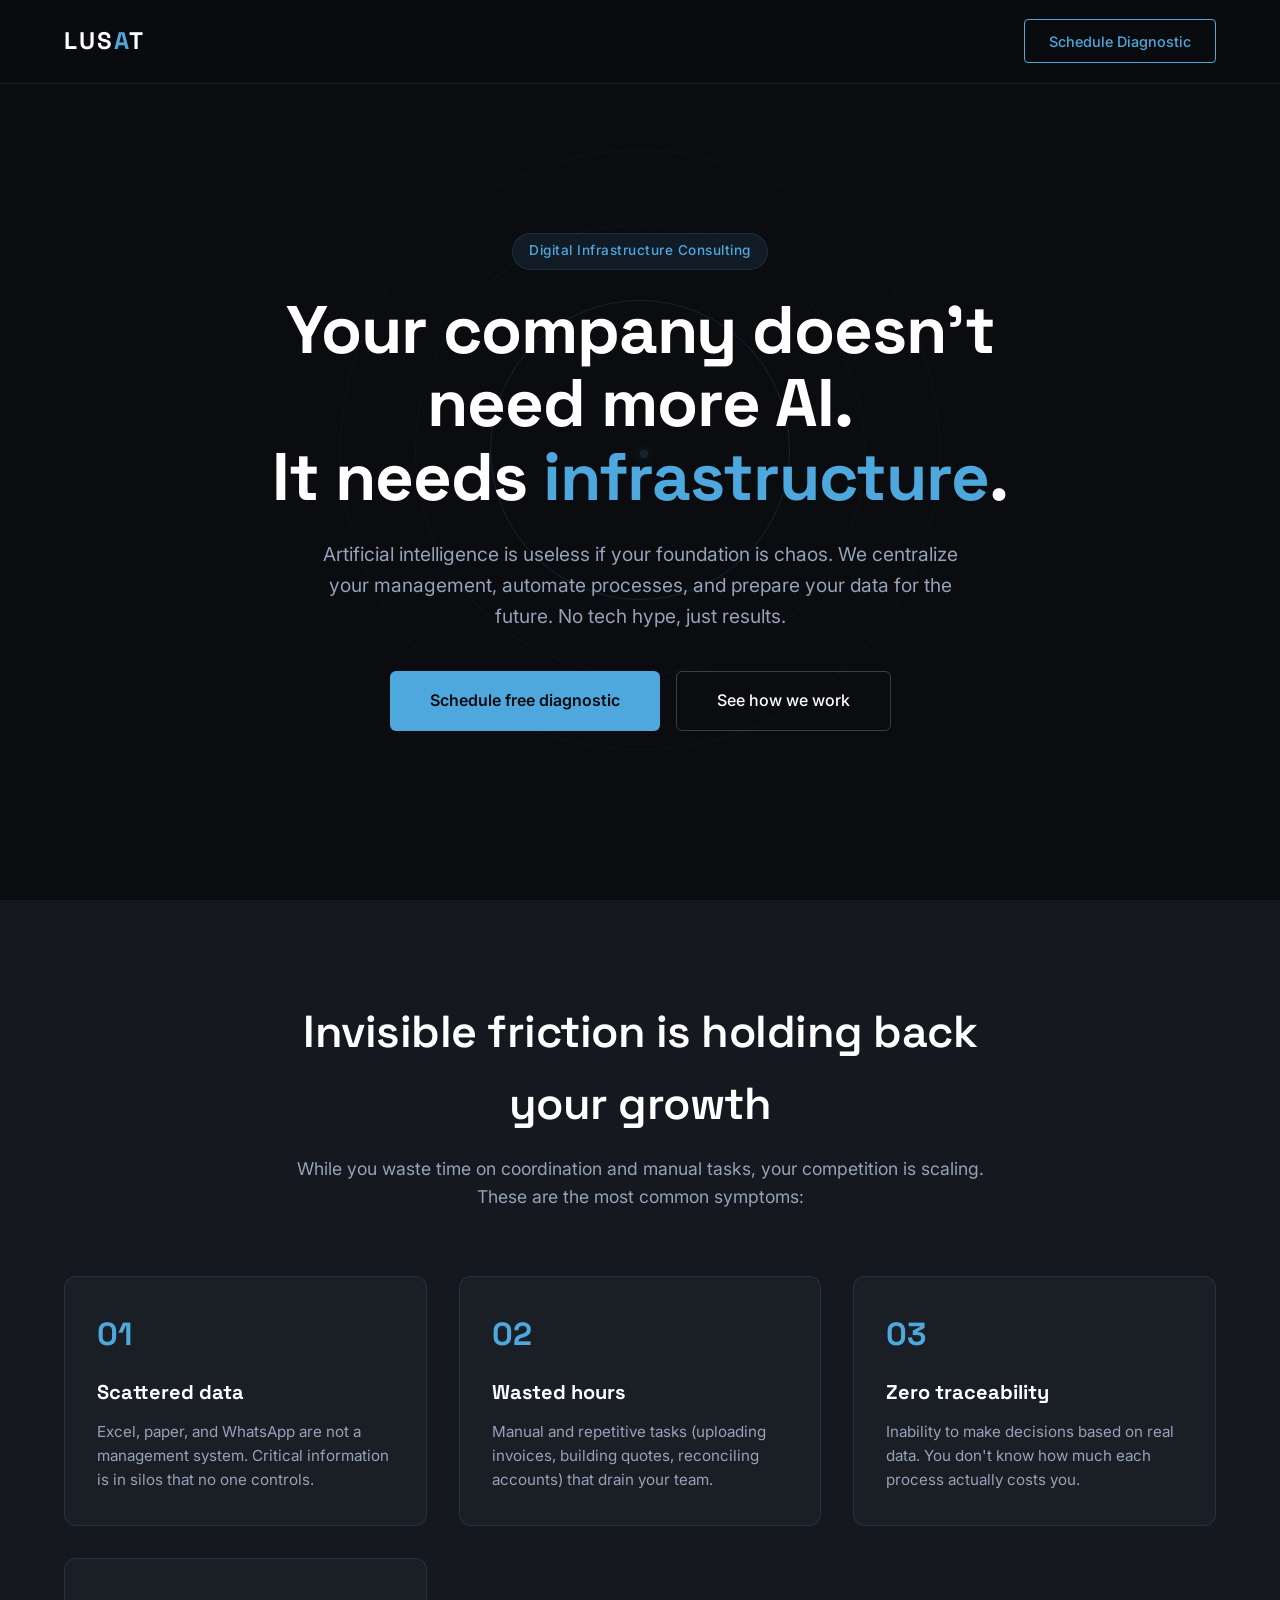
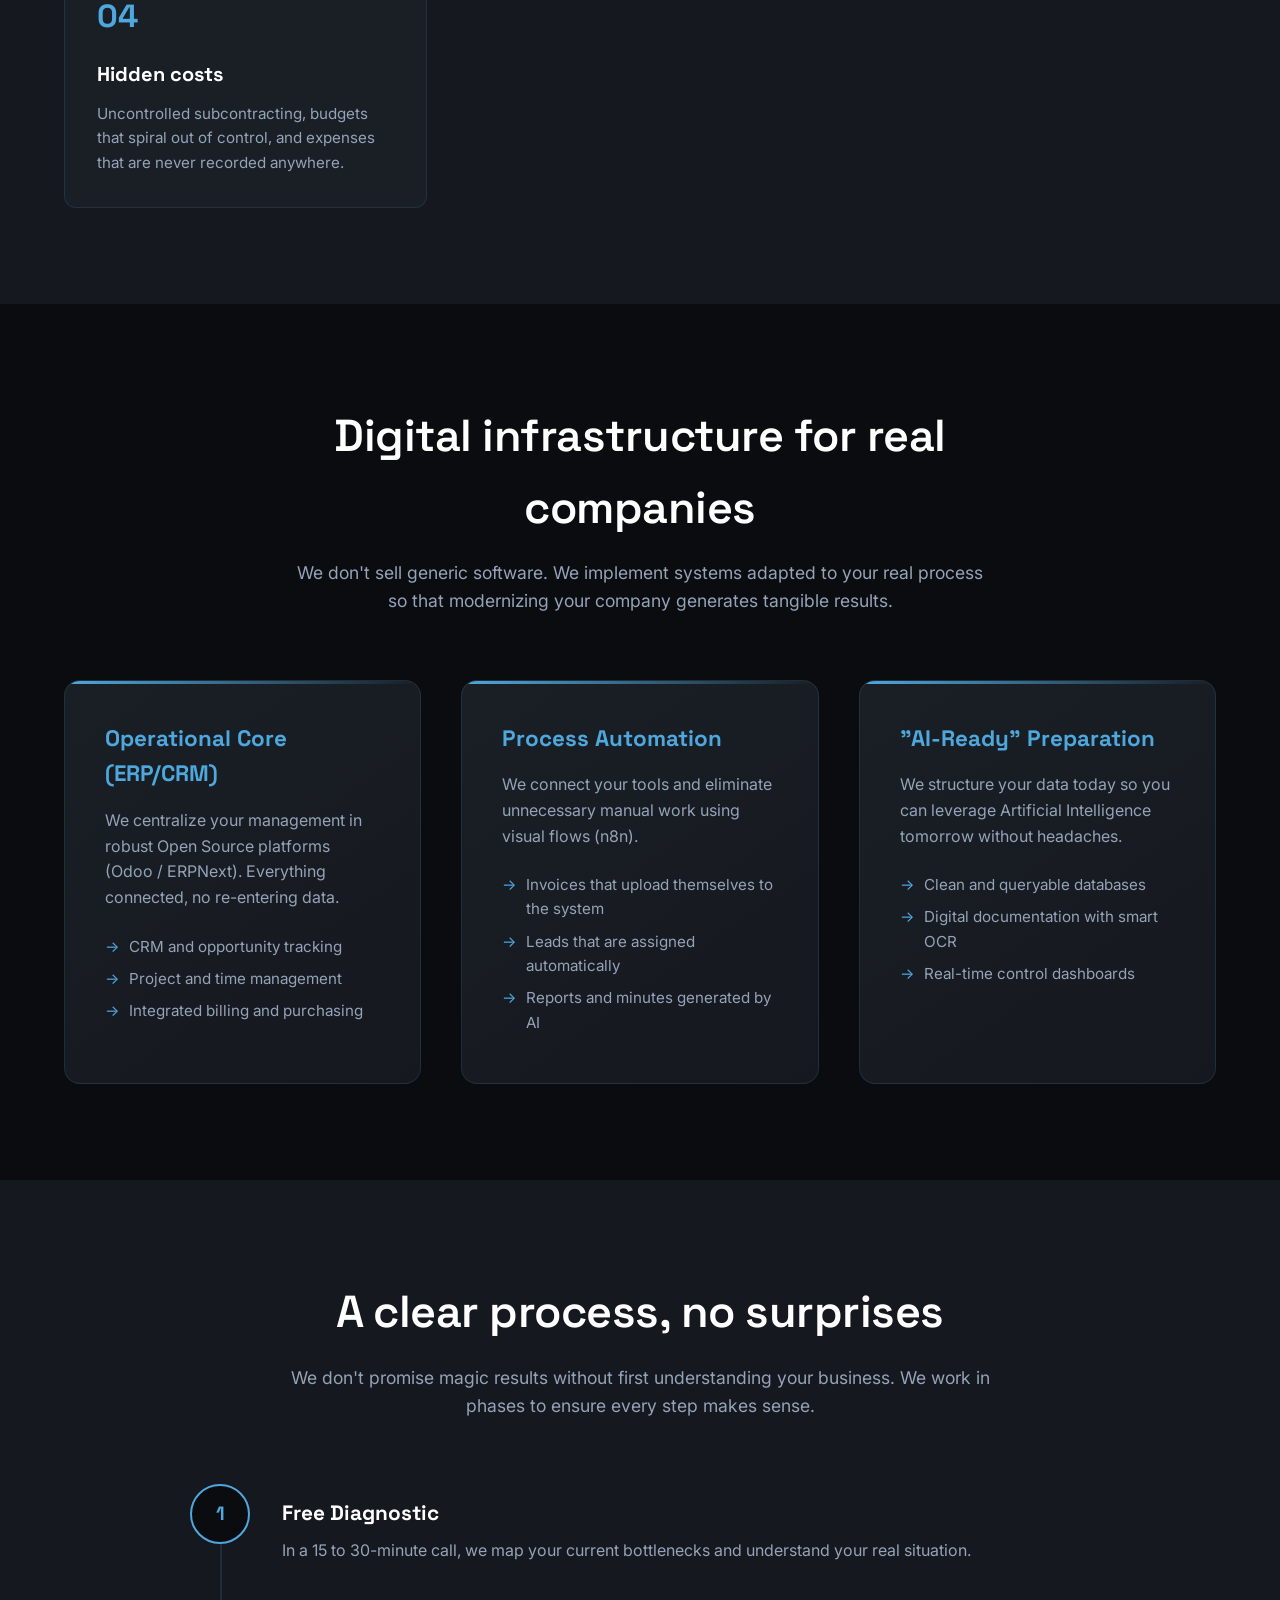
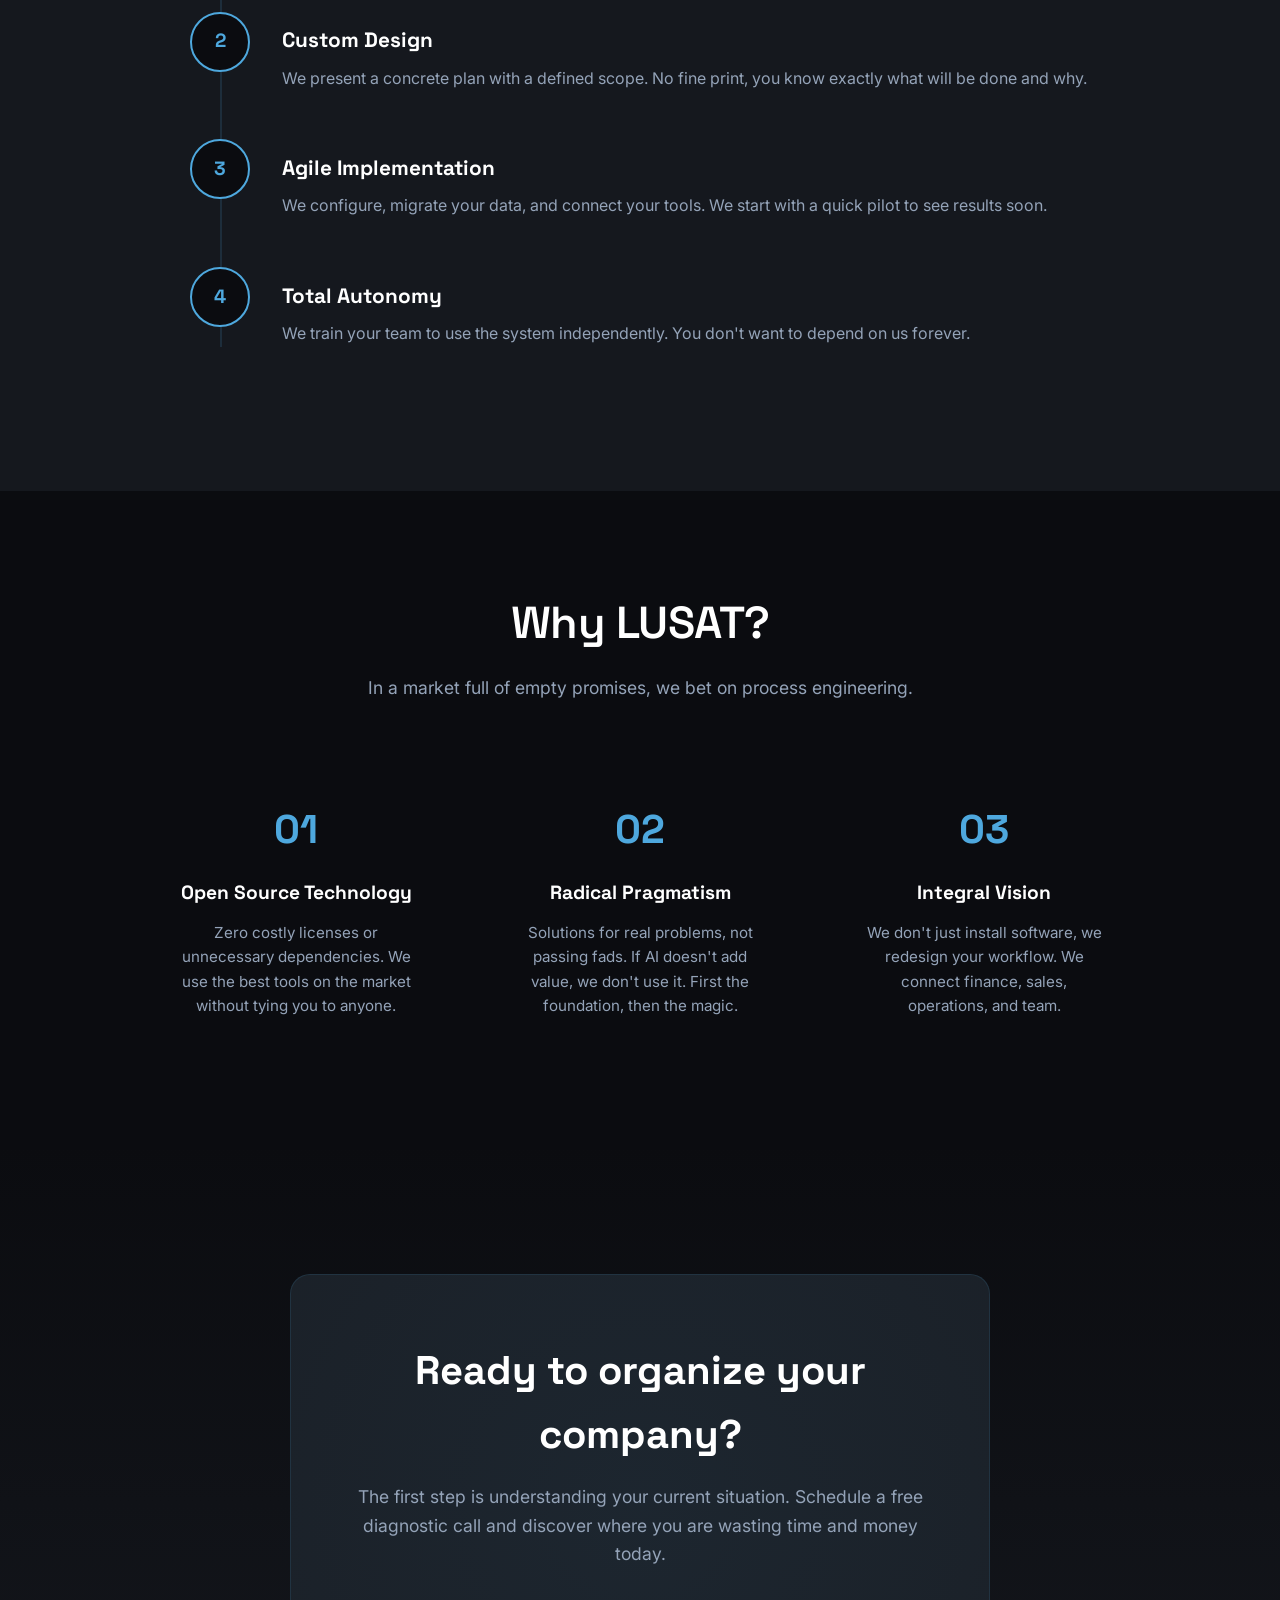
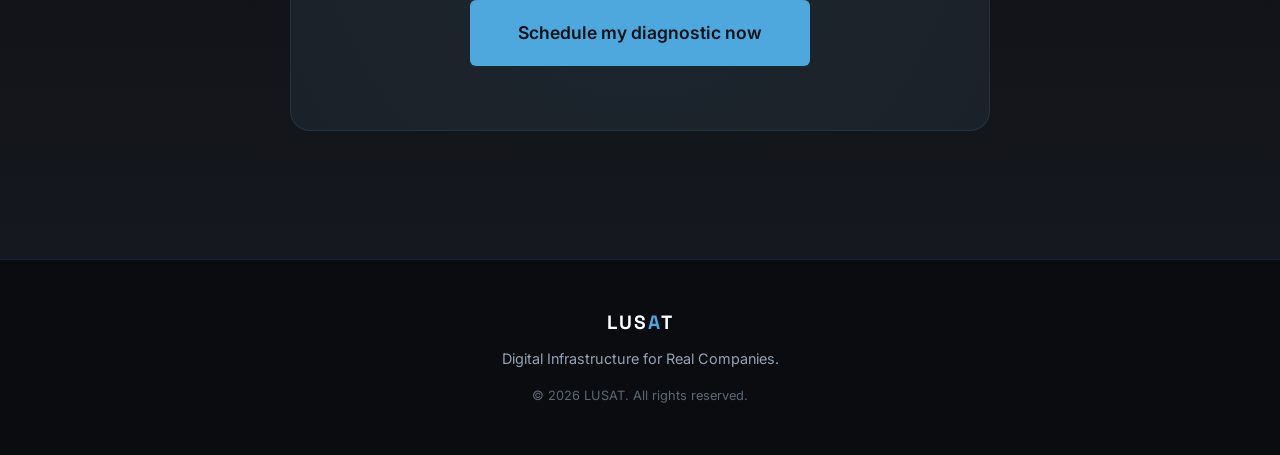
==== index_en.html @ a5864cd2 "first" ====
<!DOCTYPE html>
<html lang="en">
<head>
    <meta charset="UTF-8">
    <meta name="viewport" content="width=device-width, initial-scale=1.0">
    <title>LUSAT | Digital Infrastructure for Real Companies</title>
    <link rel="preconnect" href="https://fonts.googleapis.com">
    <link rel="preconnect" href="https://fonts.gstatic.com" crossorigin>
    <link href="https://fonts.googleapis.com/css2?family=Inter:wght@300;400;500;600&family=Space+Grotesk:wght@400;500;600;700&display=swap" rel="stylesheet">
    <style>
        :root {
            --bg-primary: #0B0C10;
            --bg-secondary: #15181E;
            --bg-card: #1A1F26;
            --accent-celeste: #4EA8DE;
            --accent-celeste-light: #75AADB;
            --text-primary: #FFFFFF;
            --text-secondary: #94A3B8;
            --border-color: rgba(78, 168, 222, 0.15);
            --font-heading: 'Space Grotesk', sans-serif;
            --font-body: 'Inter', sans-serif;
        }

        * {
            margin: 0;
            padding: 0;
            box-sizing: border-box;
        }

        html {
            scroll-behavior: smooth;
        }

        body {
            font-family: var(--font-body);
            background-color: var(--bg-primary);
            color: var(--text-primary);
            line-height: 1.6;
            overflow-x: hidden;
        }

        /* --- NAVBAR --- */
        header {
            position: fixed;
            top: 0;
            width: 100%;
            padding: 1.2rem 5%;
            display: flex;
            justify-content: space-between;
            align-items: center;
            background: rgba(11, 12, 16, 0.85);
            backdrop-filter: blur(10px);
            z-index: 1000;
            border-bottom: 1px solid var(--border-color);
        }

        .logo-container {
            display: flex;
            align-items: center;
            gap: 0.75rem;
        }

        .logo-text {
            font-family: var(--font-heading);
            font-size: 1.5rem;
            font-weight: 700;
            letter-spacing: 2px;
            color: var(--text-primary);
        }

        .logo-text span {
            color: var(--accent-celeste);
        }

        .nav-btn {
            padding: 0.6rem 1.5rem;
            background: transparent;
            border: 1px solid var(--accent-celeste);
            color: var(--accent-celeste);
            font-family: var(--font-body);
            font-weight: 500;
            font-size: 0.9rem;
            border-radius: 4px;
            cursor: pointer;
            transition: all 0.3s ease;
            text-decoration: none;
        }

        .nav-btn:hover {
            background: var(--accent-celeste);
            color: var(--bg-primary);
            box-shadow: 0 0 15px rgba(78, 168, 222, 0.4);
        }

        /* --- HERO SECTION --- */
        .hero {
            min-height: 100vh;
            display: flex;
            align-items: center;
            justify-content: center;
            padding: 8rem 5% 4rem;
            position: relative;
            overflow: hidden;
        }

        /* Orbit Animation Background */
        .orbit-bg {
            position: absolute;
            top: 50%;
            left: 50%;
            transform: translate(-50%, -50%);
            width: 600px;
            height: 600px;
            opacity: 0.15;
            pointer-events: none;
        }

        .orbit-ring {
            position: absolute;
            top: 50%;
            left: 50%;
            border: 1px solid var(--accent-celeste);
            border-radius: 50%;
            transform: translate(-50%, -50%);
        }

        .orbit-ring-1 { width: 300px; height: 300px; }
        .orbit-ring-2 { width: 450px; height: 450px; border-style: dashed; opacity: 0.5; }
        .orbit-ring-3 { width: 600px; height: 600px; opacity: 0.3; }

        .satellite {
            position: absolute;
            width: 8px;
            height: 8px;
            background: var(--accent-celeste);
            border-radius: 50%;
            box-shadow: 0 0 10px var(--accent-celeste);
            top: 50%;
            left: 50%;
            transform-origin: 0 0;
            animation: orbit 15s linear infinite;
        }

        .satellite-2 {
            animation: orbit2 25s linear infinite;
            width: 5px;
            height: 5px;
            opacity: 0.7;
        }

        @keyframes orbit {
            0% { transform: rotate(0deg) translateX(150px) rotate(0deg); }
            100% { transform: rotate(360deg) translateX(150px) rotate(-360deg); }
        }

        @keyframes orbit2 {
            0% { transform: rotate(45deg) translateX(225px) rotate(-45deg); }
            100% { transform: rotate(405deg) translateX(225px) rotate(-405deg); }
        }

        .hero-content {
            max-width: 850px;
            text-align: center;
            position: relative;
            z-index: 2;
        }

        .hero-tag {
            display: inline-block;
            padding: 0.4rem 1rem;
            background: rgba(78, 168, 222, 0.1);
            border: 1px solid var(--border-color);
            border-radius: 20px;
            font-size: 0.85rem;
            color: var(--accent-celeste);
            margin-bottom: 1.5rem;
            font-weight: 500;
            letter-spacing: 0.5px;
        }

        .hero h1 {
            font-family: var(--font-heading);
            font-size: clamp(2.5rem, 6vw, 4.2rem);
            font-weight: 700;
            line-height: 1.1;
            margin-bottom: 1.5rem;
            letter-spacing: -1px;
        }

        .hero h1 .highlight {
            color: var(--accent-celeste);
            position: relative;
        }

        .hero p {
            font-size: 1.2rem;
            color: var(--text-secondary);
            margin-bottom: 2.5rem;
            max-width: 650px;
            margin-left: auto;
            margin-right: auto;
        }

        .cta-group {
            display: flex;
            gap: 1rem;
            justify-content: center;
            flex-wrap: wrap;
        }

        .btn-primary {
            padding: 1rem 2.5rem;
            background: var(--accent-celeste);
            color: var(--bg-primary);
            font-family: var(--font-body);
            font-weight: 600;
            font-size: 1rem;
            border: none;
            border-radius: 6px;
            cursor: pointer;
            transition: all 0.3s ease;
            text-decoration: none;
            display: inline-flex;
            align-items: center;
            gap: 0.5rem;
        }

        .btn-primary:hover {
            transform: translateY(-2px);
            box-shadow: 0 10px 25px rgba(78, 168, 222, 0.3);
        }

        .btn-secondary {
            padding: 1rem 2.5rem;
            background: transparent;
            color: var(--text-primary);
            font-family: var(--font-body);
            font-weight: 500;
            font-size: 1rem;
            border: 1px solid rgba(255,255,255,0.2);
            border-radius: 6px;
            cursor: pointer;
            transition: all 0.3s ease;
            text-decoration: none;
        }

        .btn-secondary:hover {
            border-color: var(--accent-celeste);
            color: var(--accent-celeste);
        }

        /* --- SECTIONS GENERAL --- */
        section {
            padding: 6rem 5%;
        }

        .section-header {
            text-align: center;
            max-width: 700px;
            margin: 0 auto 4rem;
        }

        .section-header h2 {
            font-family: var(--font-heading);
            font-size: clamp(2rem, 4vw, 2.8rem);
            font-weight: 600;
            margin-bottom: 1rem;
            letter-spacing: -0.5px;
        }

        .section-header p {
            color: var(--text-secondary);
            font-size: 1.1rem;
        }

        /* --- PROBLEM SECTION --- */
        .problem {
            background: var(--bg-secondary);
        }

        .problem-grid {
            display: grid;
            grid-template-columns: repeat(auto-fit, minmax(280px, 1fr));
            gap: 2rem;
            max-width: 1200px;
            margin: 0 auto;
        }

        .problem-card {
            padding: 2rem;
            background: var(--bg-card);
            border: 1px solid var(--border-color);
            border-radius: 12px;
            transition: transform 0.3s ease, border-color 0.3s ease;
        }

        .problem-card:hover {
            transform: translateY(-5px);
            border-color: var(--accent-celeste);
        }

        .problem-icon {
            font-size: 2rem;
            margin-bottom: 1rem;
            font-family: var(--font-heading);
            color: var(--accent-celeste);
            font-weight: 700;
        }

        .problem-card h3 {
            font-family: var(--font-heading);
            font-size: 1.25rem;
            margin-bottom: 0.75rem;
            color: var(--text-primary);
        }

        .problem-card p {
            color: var(--text-secondary);
            font-size: 0.95rem;
        }

        /* --- SOLUTION SECTION --- */
        .solution-grid {
            display: grid;
            grid-template-columns: repeat(auto-fit, minmax(320px, 1fr));
            gap: 2.5rem;
            max-width: 1200px;
            margin: 0 auto;
        }

        .solution-card {
            padding: 2.5rem;
            background: linear-gradient(145deg, var(--bg-card), var(--bg-secondary));
            border: 1px solid var(--border-color);
            border-radius: 16px;
            position: relative;
            overflow: hidden;
        }

        .solution-card::before {
            content: '';
            position: absolute;
            top: 0;
            left: 0;
            width: 100%;
            height: 3px;
            background: linear-gradient(90deg, var(--accent-celeste), transparent);
        }

        .solution-card h3 {
            font-family: var(--font-heading);
            font-size: 1.4rem;
            margin-bottom: 1rem;
            color: var(--accent-celeste);
        }

        .solution-card p {
            color: var(--text-secondary);
            margin-bottom: 1.5rem;
        }

        .solution-card ul {
            list-style: none;
        }

        .solution-card ul li {
            color: var(--text-secondary);
            font-size: 0.95rem;
            margin-bottom: 0.5rem;
            padding-left: 1.5rem;
            position: relative;
        }

        .solution-card ul li::before {
            content: '→';
            position: absolute;
            left: 0;
            color: var(--accent-celeste);
        }

        /* --- METHODOLOGY SECTION --- */
        .methodology {
            background: var(--bg-secondary);
        }

        .steps-container {
            max-width: 900px;
            margin: 0 auto;
            position: relative;
        }

        .steps-container::before {
            content: '';
            position: absolute;
            left: 30px;
            top: 0;
            bottom: 0;
            width: 2px;
            background: var(--border-color);
        }

        .step {
            display: flex;
            gap: 2rem;
            margin-bottom: 3rem;
            position: relative;
        }

        .step-number {
            width: 60px;
            height: 60px;
            min-width: 60px;
            background: var(--bg-primary);
            border: 2px solid var(--accent-celeste);
            border-radius: 50%;
            display: flex;
            align-items: center;
            justify-content: center;
            font-family: var(--font-heading);
            font-size: 1.2rem;
            font-weight: 700;
            color: var(--accent-celeste);
            z-index: 2;
        }

        .step-content h3 {
            font-family: var(--font-heading);
            font-size: 1.3rem;
            margin-bottom: 0.5rem;
            margin-top: 0.8rem;
        }

        .step-content p {
            color: var(--text-secondary);
        }

        /* --- WHY US SECTION --- */
        .why-us-grid {
            display: grid;
            grid-template-columns: repeat(auto-fit, minmax(250px, 1fr));
            gap: 2rem;
            max-width: 1000px;
            margin: 0 auto;
        }

        .why-card {
            text-align: center;
            padding: 2rem;
        }

        .why-card .icon {
            font-size: 2.5rem;
            margin-bottom: 1rem;
            font-family: var(--font-heading);
            color: var(--accent-celeste);
            font-weight: 700;
        }

        .why-card h3 {
            font-family: var(--font-heading);
            font-size: 1.2rem;
            margin-bottom: 0.75rem;
        }

        .why-card p {
            color: var(--text-secondary);
            font-size: 0.95rem;
        }

        /* --- FINAL CTA --- */
        .final-cta {
            background: linear-gradient(180deg, var(--bg-primary), var(--bg-secondary));
            text-align: center;
            padding: 8rem 5%;
            position: relative;
        }

        .final-cta-box {
            max-width: 700px;
            margin: 0 auto;
            padding: 4rem 3rem;
            background: var(--bg-card);
            border: 1px solid var(--border-color);
            border-radius: 20px;
            position: relative;
            overflow: hidden;
        }

        .final-cta-box::before {
            content: '';
            position: absolute;
            top: -50%;
            left: -50%;
            width: 200%;
            height: 200%;
            background: radial-gradient(circle, rgba(78, 168, 222, 0.05) 0%, transparent 70%);
            pointer-events: none;
        }

        .final-cta h2 {
            font-family: var(--font-heading);
            font-size: clamp(1.8rem, 4vw, 2.5rem);
            margin-bottom: 1rem;
            position: relative;
        }

        .final-cta p {
            color: var(--text-secondary);
            margin-bottom: 2rem;
            font-size: 1.1rem;
            position: relative;
        }

        /* --- FOOTER --- */
        footer {
            padding: 3rem 5%;
            border-top: 1px solid var(--border-color);
            text-align: center;
            color: var(--text-secondary);
            font-size: 0.9rem;
        }

        footer .logo-text {
            font-size: 1.2rem;
            margin-bottom: 0.5rem;
            display: block;
        }

        /* --- RESPONSIVE --- */
        @media (max-width: 768px) {
            header {
                padding: 1rem 5%;
            }
            .nav-btn {
                padding: 0.5rem 1rem;
                font-size: 0.8rem;
            }
            .hero {
                padding: 7rem 5% 3rem;
            }
            .orbit-bg {
                width: 350px;
                height: 350px;
            }
            .orbit-ring-1 { width: 150px; height: 150px; }
            .orbit-ring-2 { width: 250px; height: 250px; }
            .orbit-ring-3 { width: 350px; height: 350px; }
            @keyframes orbit {
                0% { transform: rotate(0deg) translateX(75px) rotate(0deg); }
                100% { transform: rotate(360deg) translateX(75px) rotate(-360deg); }
            }
            @keyframes orbit2 {
                0% { transform: rotate(45deg) translateX(125px) rotate(-45deg); }
                100% { transform: rotate(405deg) translateX(125px) rotate(-405deg); }
            }
            .steps-container::before {
                left: 20px;
            }
            .step-number {
                width: 40px;
                height: 40px;
                min-width: 40px;
                font-size: 1rem;
            }
            .step {
                gap: 1.5rem;
            }
            .final-cta-box {
                padding: 3rem 1.5rem;
            }
        }
    </style>
</head>
<body>

    <!-- HEADER -->
    <header>
        <div class="logo-container">
            <div class="logo-text">LUS<span>A</span>T</div>
        </div>
        <a href="#contacto" class="nav-btn">Schedule Diagnostic</a>
    </header>

    <!-- HERO -->
    <section class="hero">
        <!-- Orbit Animation -->
        <div class="orbit-bg">
            <div class="orbit-ring orbit-ring-1"></div>
            <div class="orbit-ring orbit-ring-2"></div>
            <div class="orbit-ring orbit-ring-3"></div>
            <div class="satellite"></div>
            <div class="satellite satellite-2"></div>
        </div>

        <div class="hero-content">
            <span class="hero-tag">Digital Infrastructure Consulting</span>
            <h1>Your company doesn't need more AI.<br>It needs <span class="highlight">infrastructure</span>.</h1>
            <p>Artificial intelligence is useless if your foundation is chaos. We centralize your management, automate processes, and prepare your data for the future. No tech hype, just results.</p>
            <div class="cta-group">
                <a href="#contacto" class="btn-primary">Schedule free diagnostic</a>
                <a href="#solucion" class="btn-secondary">See how we work</a>
            </div>
        </div>
    </section>

    <!-- PROBLEM -->
    <section class="problem" id="problema">
        <div class="section-header">
            <h2>Invisible friction is holding back your growth</h2>
            <p>While you waste time on coordination and manual tasks, your competition is scaling. These are the most common symptoms:</p>
        </div>
        <div class="problem-grid">
            <div class="problem-card">
                <div class="problem-icon">01</div>
                <h3>Scattered data</h3>
                <p>Excel, paper, and WhatsApp are not a management system. Critical information is in silos that no one controls.</p>
            </div>
            <div class="problem-card">
                <div class="problem-icon">02</div>
                <h3>Wasted hours</h3>
                <p>Manual and repetitive tasks (uploading invoices, building quotes, reconciling accounts) that drain your team.</p>
            </div>
            <div class="problem-card">
                <div class="problem-icon">03</div>
                <h3>Zero traceability</h3>
                <p>Inability to make decisions based on real data. You don't know how much each process actually costs you.</p>
            </div>
            <div class="problem-card">
                <div class="problem-icon">04</div>
                <h3>Hidden costs</h3>
                <p>Uncontrolled subcontracting, budgets that spiral out of control, and expenses that are never recorded anywhere.</p>
            </div>
        </div>
    </section>

    <!-- SOLUTION -->
    <section id="solucion">
        <div class="section-header">
            <h2>Digital infrastructure for real companies</h2>
            <p>We don't sell generic software. We implement systems adapted to your real process so that modernizing your company generates tangible results.</p>
        </div>
        <div class="solution-grid">
            <div class="solution-card">
                <h3>Operational Core (ERP/CRM)</h3>
                <p>We centralize your management in robust Open Source platforms (Odoo / ERPNext). Everything connected, no re-entering data.</p>
                <ul>
                    <li>CRM and opportunity tracking</li>
                    <li>Project and time management</li>
                    <li>Integrated billing and purchasing</li>
                </ul>
            </div>
            <div class="solution-card">
                <h3>Process Automation</h3>
                <p>We connect your tools and eliminate unnecessary manual work using visual flows (n8n).</p>
                <ul>
                    <li>Invoices that upload themselves to the system</li>
                    <li>Leads that are assigned automatically</li>
                    <li>Reports and minutes generated by AI</li>
                </ul>
            </div>
            <div class="solution-card">
                <h3>"AI-Ready" Preparation</h3>
                <p>We structure your data today so you can leverage Artificial Intelligence tomorrow without headaches.</p>
                <ul>
                    <li>Clean and queryable databases</li>
                    <li>Digital documentation with smart OCR</li>
                    <li>Real-time control dashboards</li>
                </ul>
            </div>
        </div>
    </section>

    <!-- METHODOLOGY -->
    <section class="methodology" id="metodologia">
        <div class="section-header">
            <h2>A clear process, no surprises</h2>
            <p>We don't promise magic results without first understanding your business. We work in phases to ensure every step makes sense.</p>
        </div>
        <div class="steps-container">
            <div class="step">
                <div class="step-number">1</div>
                <div class="step-content">
                    <h3>Free Diagnostic</h3>
                    <p>In a 15 to 30-minute call, we map your current bottlenecks and understand your real situation.</p>
                </div>
            </div>
            <div class="step">
                <div class="step-number">2</div>
                <div class="step-content">
                    <h3>Custom Design</h3>
                    <p>We present a concrete plan with a defined scope. No fine print, you know exactly what will be done and why.</p>
                </div>
            </div>
            <div class="step">
                <div class="step-number">3</div>
                <div class="step-content">
                    <h3>Agile Implementation</h3>
                    <p>We configure, migrate your data, and connect your tools. We start with a quick pilot to see results soon.</p>
                </div>
            </div>
            <div class="step">
                <div class="step-number">4</div>
                <div class="step-content">
                    <h3>Total Autonomy</h3>
                    <p>We train your team to use the system independently. You don't want to depend on us forever.</p>
                </div>
            </div>
        </div>
    </section>

    <!-- WHY US -->
    <section id="nosotros">
        <div class="section-header">
            <h2>Why LUSAT?</h2>
            <p>In a market full of empty promises, we bet on process engineering.</p>
        </div>
        <div class="why-us-grid">
            <div class="why-card">
                <div class="icon">01</div>
                <h3>Open Source Technology</h3>
                <p>Zero costly licenses or unnecessary dependencies. We use the best tools on the market without tying you to anyone.</p>
            </div>
            <div class="why-card">
                <div class="icon">02</div>
                <h3>Radical Pragmatism</h3>
                <p>Solutions for real problems, not passing fads. If AI doesn't add value, we don't use it. First the foundation, then the magic.</p>
            </div>
            <div class="why-card">
                <div class="icon">03</div>
                <h3>Integral Vision</h3>
                <p>We don't just install software, we redesign your workflow. We connect finance, sales, operations, and team.</p>
            </div>
        </div>
    </section>

    <!-- FINAL CTA -->
    <section class="final-cta" id="contacto">
        <div class="final-cta-box">
            <h2>Ready to organize your company?</h2>
            <p>The first step is understanding your current situation. Schedule a free diagnostic call and discover where you are wasting time and money today.</p>
            <a href="#" class="btn-primary" style="font-size: 1.1rem; padding: 1.2rem 3rem;">
                Schedule my diagnostic now
            </a>
        </div>
    </section>

    <!-- FOOTER -->
    <footer>
        <div class="logo-text">LUS<span style="color: var(--accent-celeste);">A</span>T</div>
        <p>Digital Infrastructure for Real Companies.</p>
        <p style="margin-top: 1rem; font-size: 0.8rem; opacity: 0.6;">© 2026 LUSAT. All rights reserved.</p>
    </footer>

</body>
</html>
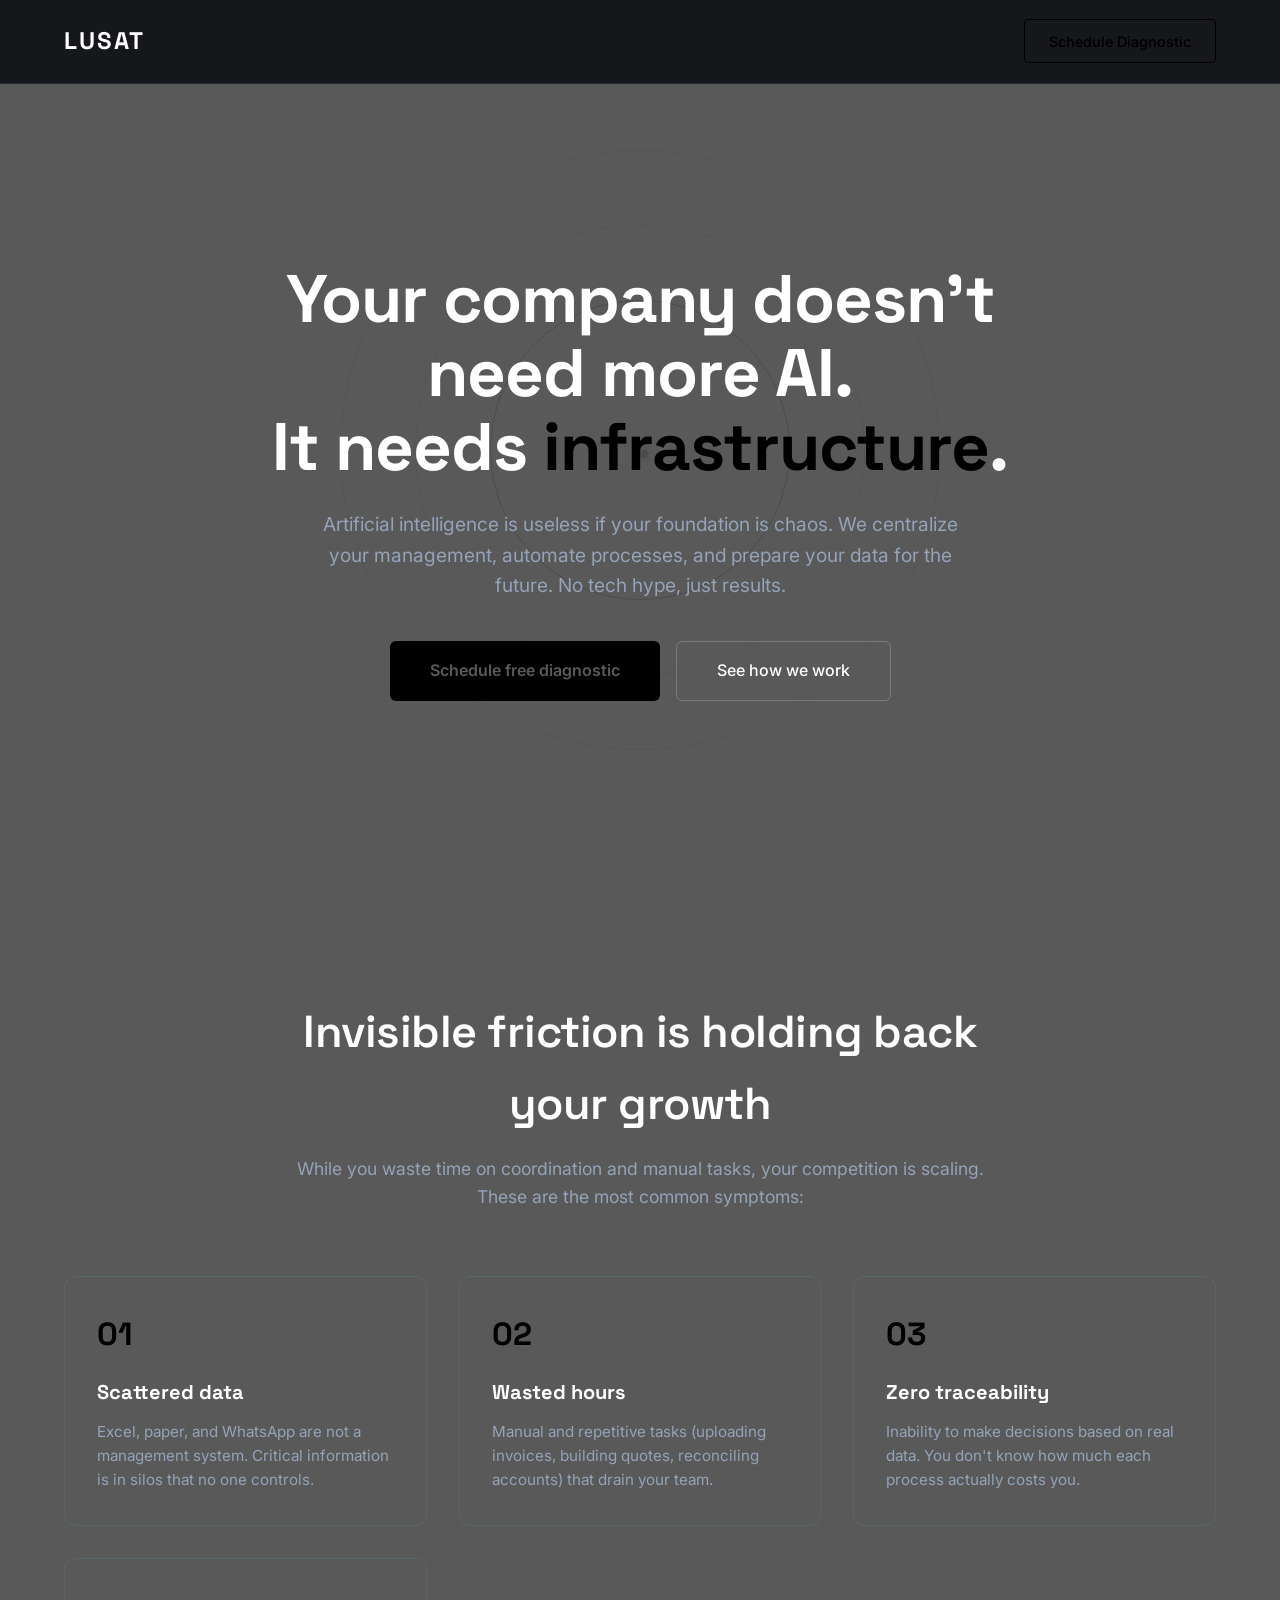
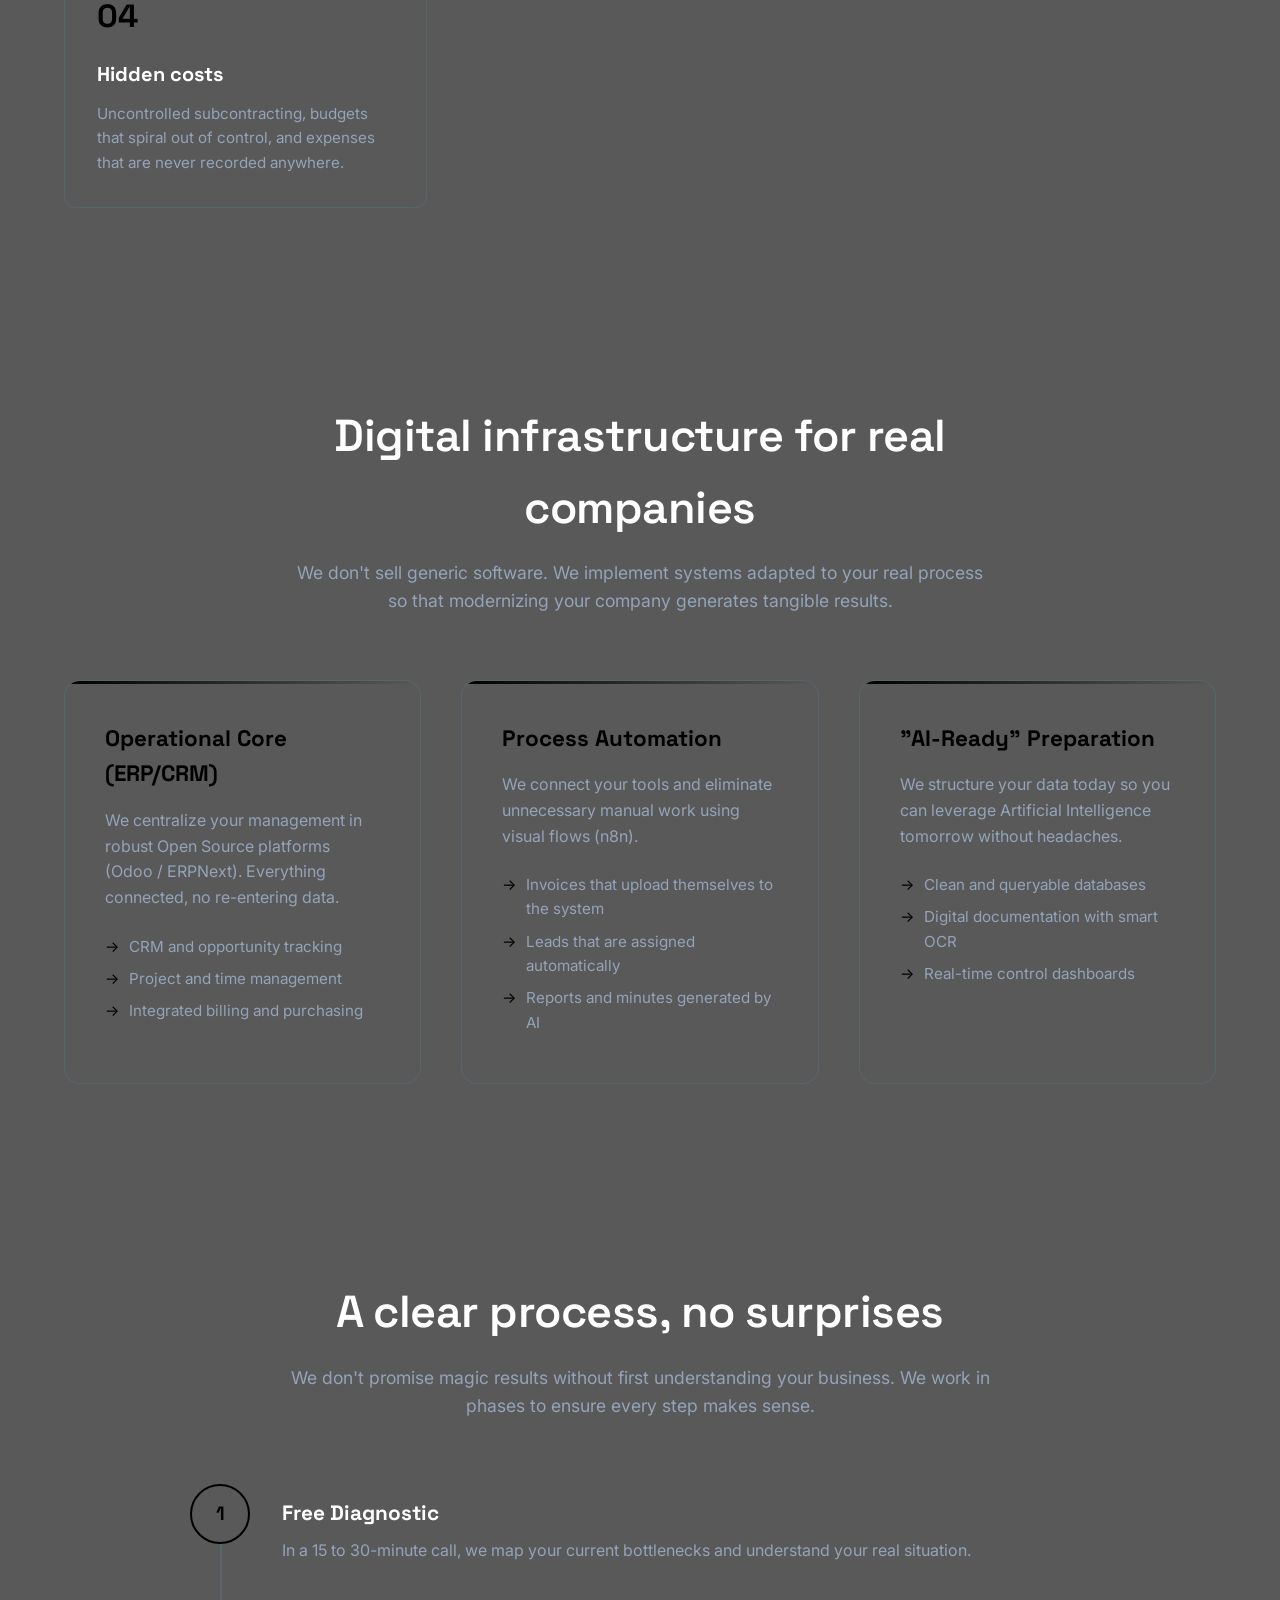
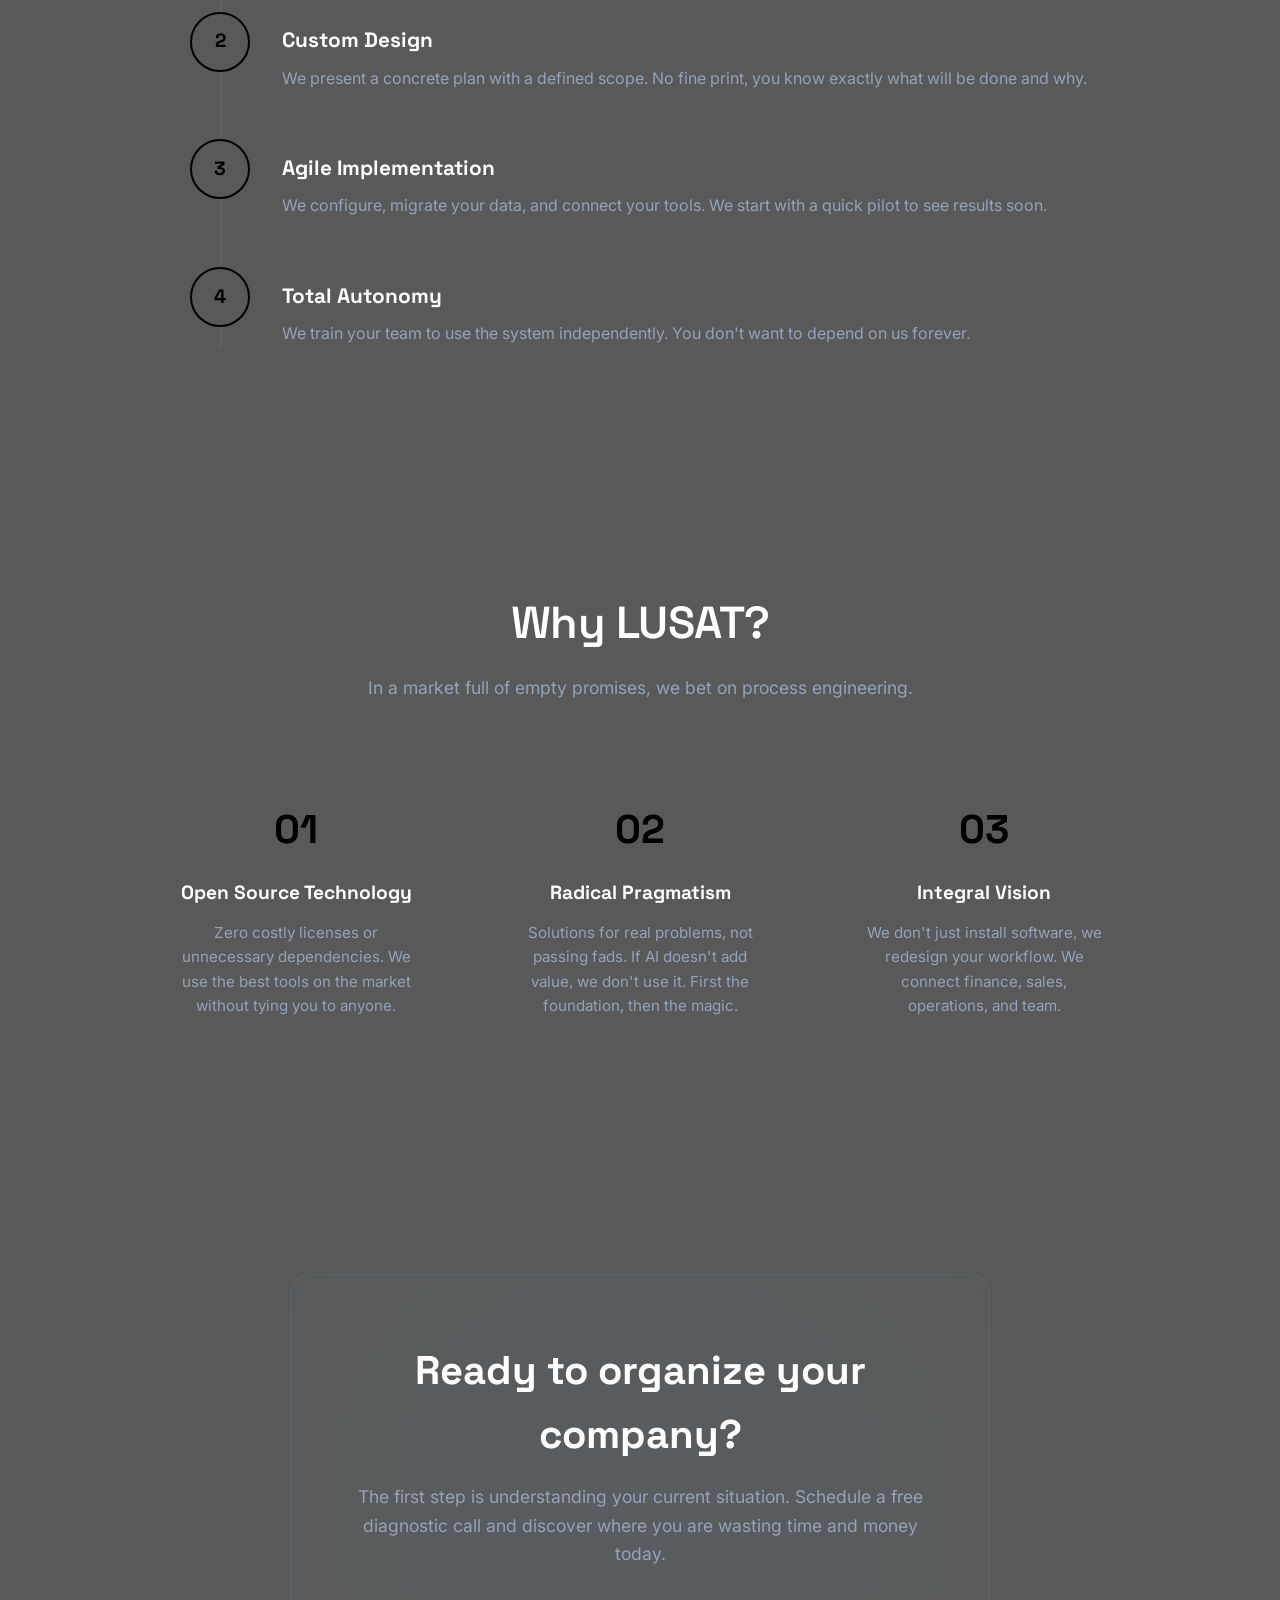
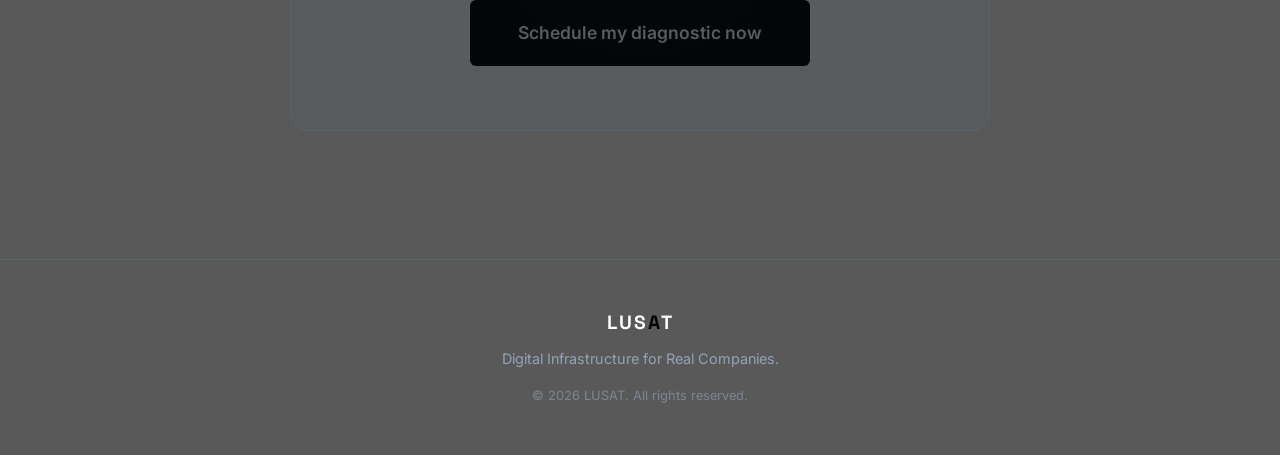
==== commit 669193c8: "Cambios de colores y decompresion de index, agregado de favicon" ====
--- a/index_en.html
+++ b/index_en.html
@@ -7,576 +7,15 @@
     <link rel="preconnect" href="https://fonts.googleapis.com">
     <link rel="preconnect" href="https://fonts.gstatic.com" crossorigin>
     <link href="https://fonts.googleapis.com/css2?family=Inter:wght@300;400;500;600&family=Space+Grotesk:wght@400;500;600;700&display=swap" rel="stylesheet">
-    <style>
-        :root {
-            --bg-primary: #0B0C10;
-            --bg-secondary: #15181E;
-            --bg-card: #1A1F26;
-            --accent-celeste: #4EA8DE;
-            --accent-celeste-light: #75AADB;
-            --text-primary: #FFFFFF;
-            --text-secondary: #94A3B8;
-            --border-color: rgba(78, 168, 222, 0.15);
-            --font-heading: 'Space Grotesk', sans-serif;
-            --font-body: 'Inter', sans-serif;
-        }
-
-        * {
-            margin: 0;
-            padding: 0;
-            box-sizing: border-box;
-        }
-
-        html {
-            scroll-behavior: smooth;
-        }
-
-        body {
-            font-family: var(--font-body);
-            background-color: var(--bg-primary);
-            color: var(--text-primary);
-            line-height: 1.6;
-            overflow-x: hidden;
-        }
-
-        /* --- NAVBAR --- */
-        header {
-            position: fixed;
-            top: 0;
-            width: 100%;
-            padding: 1.2rem 5%;
-            display: flex;
-            justify-content: space-between;
-            align-items: center;
-            background: rgba(11, 12, 16, 0.85);
-            backdrop-filter: blur(10px);
-            z-index: 1000;
-            border-bottom: 1px solid var(--border-color);
-        }
-
-        .logo-container {
-            display: flex;
-            align-items: center;
-            gap: 0.75rem;
-        }
-
-        .logo-text {
-            font-family: var(--font-heading);
-            font-size: 1.5rem;
-            font-weight: 700;
-            letter-spacing: 2px;
-            color: var(--text-primary);
-        }
-
-        .logo-text span {
-            color: var(--accent-celeste);
-        }
-
-        .nav-btn {
-            padding: 0.6rem 1.5rem;
-            background: transparent;
-            border: 1px solid var(--accent-celeste);
-            color: var(--accent-celeste);
-            font-family: var(--font-body);
-            font-weight: 500;
-            font-size: 0.9rem;
-            border-radius: 4px;
-            cursor: pointer;
-            transition: all 0.3s ease;
-            text-decoration: none;
-        }
-
-        .nav-btn:hover {
-            background: var(--accent-celeste);
-            color: var(--bg-primary);
-            box-shadow: 0 0 15px rgba(78, 168, 222, 0.4);
-        }
-
-        /* --- HERO SECTION --- */
-        .hero {
-            min-height: 100vh;
-            display: flex;
-            align-items: center;
-            justify-content: center;
-            padding: 8rem 5% 4rem;
-            position: relative;
-            overflow: hidden;
-        }
-
-        /* Orbit Animation Background */
-        .orbit-bg {
-            position: absolute;
-            top: 50%;
-            left: 50%;
-            transform: translate(-50%, -50%);
-            width: 600px;
-            height: 600px;
-            opacity: 0.15;
-            pointer-events: none;
-        }
-
-        .orbit-ring {
-            position: absolute;
-            top: 50%;
-            left: 50%;
-            border: 1px solid var(--accent-celeste);
-            border-radius: 50%;
-            transform: translate(-50%, -50%);
-        }
-
-        .orbit-ring-1 { width: 300px; height: 300px; }
-        .orbit-ring-2 { width: 450px; height: 450px; border-style: dashed; opacity: 0.5; }
-        .orbit-ring-3 { width: 600px; height: 600px; opacity: 0.3; }
-
-        .satellite {
-            position: absolute;
-            width: 8px;
-            height: 8px;
-            background: var(--accent-celeste);
-            border-radius: 50%;
-            box-shadow: 0 0 10px var(--accent-celeste);
-            top: 50%;
-            left: 50%;
-            transform-origin: 0 0;
-            animation: orbit 15s linear infinite;
-        }
-
-        .satellite-2 {
-            animation: orbit2 25s linear infinite;
-            width: 5px;
-            height: 5px;
-            opacity: 0.7;
-        }
-
-        @keyframes orbit {
-            0% { transform: rotate(0deg) translateX(150px) rotate(0deg); }
-            100% { transform: rotate(360deg) translateX(150px) rotate(-360deg); }
-        }
-
-        @keyframes orbit2 {
-            0% { transform: rotate(45deg) translateX(225px) rotate(-45deg); }
-            100% { transform: rotate(405deg) translateX(225px) rotate(-405deg); }
-        }
-
-        .hero-content {
-            max-width: 850px;
-            text-align: center;
-            position: relative;
-            z-index: 2;
-        }
-
-        .hero-tag {
-            display: inline-block;
-            padding: 0.4rem 1rem;
-            background: rgba(78, 168, 222, 0.1);
-            border: 1px solid var(--border-color);
-            border-radius: 20px;
-            font-size: 0.85rem;
-            color: var(--accent-celeste);
-            margin-bottom: 1.5rem;
-            font-weight: 500;
-            letter-spacing: 0.5px;
-        }
-
-        .hero h1 {
-            font-family: var(--font-heading);
-            font-size: clamp(2.5rem, 6vw, 4.2rem);
-            font-weight: 700;
-            line-height: 1.1;
-            margin-bottom: 1.5rem;
-            letter-spacing: -1px;
-        }
-
-        .hero h1 .highlight {
-            color: var(--accent-celeste);
-            position: relative;
-        }
-
-        .hero p {
-            font-size: 1.2rem;
-            color: var(--text-secondary);
-            margin-bottom: 2.5rem;
-            max-width: 650px;
-            margin-left: auto;
-            margin-right: auto;
-        }
-
-        .cta-group {
-            display: flex;
-            gap: 1rem;
-            justify-content: center;
-            flex-wrap: wrap;
-        }
-
-        .btn-primary {
-            padding: 1rem 2.5rem;
-            background: var(--accent-celeste);
-            color: var(--bg-primary);
-            font-family: var(--font-body);
-            font-weight: 600;
-            font-size: 1rem;
-            border: none;
-            border-radius: 6px;
-            cursor: pointer;
-            transition: all 0.3s ease;
-            text-decoration: none;
-            display: inline-flex;
-            align-items: center;
-            gap: 0.5rem;
-        }
-
-        .btn-primary:hover {
-            transform: translateY(-2px);
-            box-shadow: 0 10px 25px rgba(78, 168, 222, 0.3);
-        }
-
-        .btn-secondary {
-            padding: 1rem 2.5rem;
-            background: transparent;
-            color: var(--text-primary);
-            font-family: var(--font-body);
-            font-weight: 500;
-            font-size: 1rem;
-            border: 1px solid rgba(255,255,255,0.2);
-            border-radius: 6px;
-            cursor: pointer;
-            transition: all 0.3s ease;
-            text-decoration: none;
-        }
-
-        .btn-secondary:hover {
-            border-color: var(--accent-celeste);
-            color: var(--accent-celeste);
-        }
-
-        /* --- SECTIONS GENERAL --- */
-        section {
-            padding: 6rem 5%;
-        }
-
-        .section-header {
-            text-align: center;
-            max-width: 700px;
-            margin: 0 auto 4rem;
-        }
-
-        .section-header h2 {
-            font-family: var(--font-heading);
-            font-size: clamp(2rem, 4vw, 2.8rem);
-            font-weight: 600;
-            margin-bottom: 1rem;
-            letter-spacing: -0.5px;
-        }
-
-        .section-header p {
-            color: var(--text-secondary);
-            font-size: 1.1rem;
-        }
-
-        /* --- PROBLEM SECTION --- */
-        .problem {
-            background: var(--bg-secondary);
-        }
-
-        .problem-grid {
-            display: grid;
-            grid-template-columns: repeat(auto-fit, minmax(280px, 1fr));
-            gap: 2rem;
-            max-width: 1200px;
-            margin: 0 auto;
-        }
-
-        .problem-card {
-            padding: 2rem;
-            background: var(--bg-card);
-            border: 1px solid var(--border-color);
-            border-radius: 12px;
-            transition: transform 0.3s ease, border-color 0.3s ease;
-        }
-
-        .problem-card:hover {
-            transform: translateY(-5px);
-            border-color: var(--accent-celeste);
-        }
-
-        .problem-icon {
-            font-size: 2rem;
-            margin-bottom: 1rem;
-            font-family: var(--font-heading);
-            color: var(--accent-celeste);
-            font-weight: 700;
-        }
-
-        .problem-card h3 {
-            font-family: var(--font-heading);
-            font-size: 1.25rem;
-            margin-bottom: 0.75rem;
-            color: var(--text-primary);
-        }
-
-        .problem-card p {
-            color: var(--text-secondary);
-            font-size: 0.95rem;
-        }
-
-        /* --- SOLUTION SECTION --- */
-        .solution-grid {
-            display: grid;
-            grid-template-columns: repeat(auto-fit, minmax(320px, 1fr));
-            gap: 2.5rem;
-            max-width: 1200px;
-            margin: 0 auto;
-        }
-
-        .solution-card {
-            padding: 2.5rem;
-            background: linear-gradient(145deg, var(--bg-card), var(--bg-secondary));
-            border: 1px solid var(--border-color);
-            border-radius: 16px;
-            position: relative;
-            overflow: hidden;
-        }
-
-        .solution-card::before {
-            content: '';
-            position: absolute;
-            top: 0;
-            left: 0;
-            width: 100%;
-            height: 3px;
-            background: linear-gradient(90deg, var(--accent-celeste), transparent);
-        }
-
-        .solution-card h3 {
-            font-family: var(--font-heading);
-            font-size: 1.4rem;
-            margin-bottom: 1rem;
-            color: var(--accent-celeste);
-        }
-
-        .solution-card p {
-            color: var(--text-secondary);
-            margin-bottom: 1.5rem;
-        }
-
-        .solution-card ul {
-            list-style: none;
-        }
-
-        .solution-card ul li {
-            color: var(--text-secondary);
-            font-size: 0.95rem;
-            margin-bottom: 0.5rem;
-            padding-left: 1.5rem;
-            position: relative;
-        }
-
-        .solution-card ul li::before {
-            content: '→';
-            position: absolute;
-            left: 0;
-            color: var(--accent-celeste);
-        }
-
-        /* --- METHODOLOGY SECTION --- */
-        .methodology {
-            background: var(--bg-secondary);
-        }
-
-        .steps-container {
-            max-width: 900px;
-            margin: 0 auto;
-            position: relative;
-        }
-
-        .steps-container::before {
-            content: '';
-            position: absolute;
-            left: 30px;
-            top: 0;
-            bottom: 0;
-            width: 2px;
-            background: var(--border-color);
-        }
-
-        .step {
-            display: flex;
-            gap: 2rem;
-            margin-bottom: 3rem;
-            position: relative;
-        }
-
-        .step-number {
-            width: 60px;
-            height: 60px;
-            min-width: 60px;
-            background: var(--bg-primary);
-            border: 2px solid var(--accent-celeste);
-            border-radius: 50%;
-            display: flex;
-            align-items: center;
-            justify-content: center;
-            font-family: var(--font-heading);
-            font-size: 1.2rem;
-            font-weight: 700;
-            color: var(--accent-celeste);
-            z-index: 2;
-        }
-
-        .step-content h3 {
-            font-family: var(--font-heading);
-            font-size: 1.3rem;
-            margin-bottom: 0.5rem;
-            margin-top: 0.8rem;
-        }
-
-        .step-content p {
-            color: var(--text-secondary);
-        }
-
-        /* --- WHY US SECTION --- */
-        .why-us-grid {
-            display: grid;
-            grid-template-columns: repeat(auto-fit, minmax(250px, 1fr));
-            gap: 2rem;
-            max-width: 1000px;
-            margin: 0 auto;
-        }
-
-        .why-card {
-            text-align: center;
-            padding: 2rem;
-        }
-
-        .why-card .icon {
-            font-size: 2.5rem;
-            margin-bottom: 1rem;
-            font-family: var(--font-heading);
-            color: var(--accent-celeste);
-            font-weight: 700;
-        }
-
-        .why-card h3 {
-            font-family: var(--font-heading);
-            font-size: 1.2rem;
-            margin-bottom: 0.75rem;
-        }
-
-        .why-card p {
-            color: var(--text-secondary);
-            font-size: 0.95rem;
-        }
-
-        /* --- FINAL CTA --- */
-        .final-cta {
-            background: linear-gradient(180deg, var(--bg-primary), var(--bg-secondary));
-            text-align: center;
-            padding: 8rem 5%;
-            position: relative;
-        }
-
-        .final-cta-box {
-            max-width: 700px;
-            margin: 0 auto;
-            padding: 4rem 3rem;
-            background: var(--bg-card);
-            border: 1px solid var(--border-color);
-            border-radius: 20px;
-            position: relative;
-            overflow: hidden;
-        }
-
-        .final-cta-box::before {
-            content: '';
-            position: absolute;
-            top: -50%;
-            left: -50%;
-            width: 200%;
-            height: 200%;
-            background: radial-gradient(circle, rgba(78, 168, 222, 0.05) 0%, transparent 70%);
-            pointer-events: none;
-        }
-
-        .final-cta h2 {
-            font-family: var(--font-heading);
-            font-size: clamp(1.8rem, 4vw, 2.5rem);
-            margin-bottom: 1rem;
-            position: relative;
-        }
-
-        .final-cta p {
-            color: var(--text-secondary);
-            margin-bottom: 2rem;
-            font-size: 1.1rem;
-            position: relative;
-        }
-
-        /* --- FOOTER --- */
-        footer {
-            padding: 3rem 5%;
-            border-top: 1px solid var(--border-color);
-            text-align: center;
-            color: var(--text-secondary);
-            font-size: 0.9rem;
-        }
-
-        footer .logo-text {
-            font-size: 1.2rem;
-            margin-bottom: 0.5rem;
-            display: block;
-        }
-
-        /* --- RESPONSIVE --- */
-        @media (max-width: 768px) {
-            header {
-                padding: 1rem 5%;
-            }
-            .nav-btn {
-                padding: 0.5rem 1rem;
-                font-size: 0.8rem;
-            }
-            .hero {
-                padding: 7rem 5% 3rem;
-            }
-            .orbit-bg {
-                width: 350px;
-                height: 350px;
-            }
-            .orbit-ring-1 { width: 150px; height: 150px; }
-            .orbit-ring-2 { width: 250px; height: 250px; }
-            .orbit-ring-3 { width: 350px; height: 350px; }
-            @keyframes orbit {
-                0% { transform: rotate(0deg) translateX(75px) rotate(0deg); }
-                100% { transform: rotate(360deg) translateX(75px) rotate(-360deg); }
-            }
-            @keyframes orbit2 {
-                0% { transform: rotate(45deg) translateX(125px) rotate(-45deg); }
-                100% { transform: rotate(405deg) translateX(125px) rotate(-405deg); }
-            }
-            .steps-container::before {
-                left: 20px;
-            }
-            .step-number {
-                width: 40px;
-                height: 40px;
-                min-width: 40px;
-                font-size: 1rem;
-            }
-            .step {
-                gap: 1.5rem;
-            }
-            .final-cta-box {
-                padding: 3rem 1.5rem;
-            }
-        }
-    </style>
+    <link rel="stylesheet" href="style.css"> 
+    <link rel="icon" href="favicon.ico">   
 </head>
 <body>
 
     <!-- HEADER -->
     <header>
         <div class="logo-container">
-            <div class="logo-text">LUS<span>A</span>T</div>
+            <div class="logo-text">LUSAT</div>
         </div>
         <a href="#contacto" class="nav-btn">Schedule Diagnostic</a>
     </header>
@@ -593,7 +32,6 @@
         </div>
 
         <div class="hero-content">
-            <span class="hero-tag">Digital Infrastructure Consulting</span>
             <h1>Your company doesn't need more AI.<br>It needs <span class="highlight">infrastructure</span>.</h1>
             <p>Artificial intelligence is useless if your foundation is chaos. We centralize your management, automate processes, and prepare your data for the future. No tech hype, just results.</p>
             <div class="cta-group">
--- a/style.css
+++ b/style.css
@@ -0,0 +1,561 @@
+        :root {
+            --bg-primary: #595959;
+            --bg-secondary: #595959;
+            --bg-card: #595959;
+            --accent-celeste: #000000;
+            --accent-celeste-light: #75AADB;
+            --text-primary: #FFFFFF;
+            --text-secondary: #94A3B8;
+            --border-color: rgba(78, 168, 222, 0.15);
+            --font-heading: 'Space Grotesk', sans-serif;
+            --font-body: 'Inter', sans-serif;
+        }
+
+        * {
+            margin: 0;
+            padding: 0;
+            box-sizing: border-box;
+        }
+
+        html {
+            scroll-behavior: smooth;
+        }
+
+        body {
+            font-family: var(--font-body);
+            background-color: var(--bg-primary);
+            color: var(--text-primary);
+            line-height: 1.6;
+            overflow-x: hidden;
+        }
+
+        /* --- NAVBAR --- */
+        header {
+            position: fixed;
+            top: 0;
+            width: 100%;
+            padding: 1.2rem 5%;
+            display: flex;
+            justify-content: space-between;
+            align-items: center;
+            background: rgba(11, 12, 16, 0.85);
+            backdrop-filter: blur(10px);
+            z-index: 1000;
+            border-bottom: 1px solid var(--border-color);
+        }
+
+        .logo-container {
+            display: flex;
+            align-items: center;
+            gap: 0.75rem;
+        }
+
+        .logo-text {
+            font-family: var(--font-heading);
+            font-size: 1.5rem;
+            font-weight: 700;
+            letter-spacing: 2px;
+            color: var(--text-primary);
+        }
+
+        .logo-text span {
+            color: var(--accent-celeste);
+        }
+
+        .nav-btn {
+            padding: 0.6rem 1.5rem;
+            background: transparent;
+            border: 1px solid var(--accent-celeste);
+            color: var(--accent-celeste);
+            font-family: var(--font-body);
+            font-weight: 500;
+            font-size: 0.9rem;
+            border-radius: 4px;
+            cursor: pointer;
+            transition: all 0.3s ease;
+            text-decoration: none;
+        }
+
+        .nav-btn:hover {
+            background: var(--accent-celeste);
+            color: var(--bg-primary);
+            box-shadow: 0 0 15px rgba(78, 168, 222, 0.4);
+        }
+
+        /* --- HERO SECTION --- */
+        .hero {
+            min-height: 100vh;
+            display: flex;
+            align-items: center;
+            justify-content: center;
+            padding: 8rem 5% 4rem;
+            position: relative;
+            overflow: hidden;
+        }
+
+        /* Orbit Animation Background */
+        .orbit-bg {
+            position: absolute;
+            top: 50%;
+            left: 50%;
+            transform: translate(-50%, -50%);
+            width: 600px;
+            height: 600px;
+            opacity: 0.15;
+            pointer-events: none;
+        }
+
+        .orbit-ring {
+            position: absolute;
+            top: 50%;
+            left: 50%;
+            border: 1px solid var(--accent-celeste);
+            border-radius: 50%;
+            transform: translate(-50%, -50%);
+        }
+
+        .orbit-ring-1 { width: 300px; height: 300px; }
+        .orbit-ring-2 { width: 450px; height: 450px; border-style: dashed; opacity: 0.5; }
+        .orbit-ring-3 { width: 600px; height: 600px; opacity: 0.3; }
+
+        .satellite {
+            position: absolute;
+            width: 8px;
+            height: 8px;
+            background: var(--accent-celeste);
+            border-radius: 50%;
+            box-shadow: 0 0 10px var(--accent-celeste);
+            top: 50%;
+            left: 50%;
+            transform-origin: 0 0;
+            animation: orbit 15s linear infinite;
+        }
+
+        .satellite-2 {
+            animation: orbit2 25s linear infinite;
+            width: 5px;
+            height: 5px;
+            opacity: 0.7;
+        }
+
+        @keyframes orbit {
+            0% { transform: rotate(0deg) translateX(150px) rotate(0deg); }
+            100% { transform: rotate(360deg) translateX(150px) rotate(-360deg); }
+        }
+
+        @keyframes orbit2 {
+            0% { transform: rotate(45deg) translateX(225px) rotate(-45deg); }
+            100% { transform: rotate(405deg) translateX(225px) rotate(-405deg); }
+        }
+
+        .hero-content {
+            max-width: 850px;
+            text-align: center;
+            position: relative;
+            z-index: 2;
+        }
+
+        .hero-tag {
+            display: inline-block;
+            padding: 0.4rem 1rem;
+            background: rgba(78, 168, 222, 0.1);
+            border: 1px solid var(--border-color);
+            border-radius: 20px;
+            font-size: 0.85rem;
+            color: var(--accent-celeste);
+            margin-bottom: 1.5rem;
+            font-weight: 500;
+            letter-spacing: 0.5px;
+        }
+
+        .hero h1 {
+            font-family: var(--font-heading);
+            font-size: clamp(2.5rem, 6vw, 4.2rem);
+            font-weight: 700;
+            line-height: 1.1;
+            margin-bottom: 1.5rem;
+            letter-spacing: -1px;
+        }
+
+        .hero h1 .highlight {
+            color: var(--accent-celeste);
+            position: relative;
+        }
+
+        .hero p {
+            font-size: 1.2rem;
+            color: var(--text-secondary);
+            margin-bottom: 2.5rem;
+            max-width: 650px;
+            margin-left: auto;
+            margin-right: auto;
+        }
+
+        .cta-group {
+            display: flex;
+            gap: 1rem;
+            justify-content: center;
+            flex-wrap: wrap;
+        }
+
+        .btn-primary {
+            padding: 1rem 2.5rem;
+            background: var(--accent-celeste);
+            color: var(--bg-primary);
+            font-family: var(--font-body);
+            font-weight: 600;
+            font-size: 1rem;
+            border: none;
+            border-radius: 6px;
+            cursor: pointer;
+            transition: all 0.3s ease;
+            text-decoration: none;
+            display: inline-flex;
+            align-items: center;
+            gap: 0.5rem;
+        }
+
+        .btn-primary:hover {
+            transform: translateY(-2px);
+            box-shadow: 0 10px 25px rgba(78, 168, 222, 0.3);
+        }
+
+        .btn-secondary {
+            padding: 1rem 2.5rem;
+            background: transparent;
+            color: var(--text-primary);
+            font-family: var(--font-body);
+            font-weight: 500;
+            font-size: 1rem;
+            border: 1px solid rgba(255,255,255,0.2);
+            border-radius: 6px;
+            cursor: pointer;
+            transition: all 0.3s ease;
+            text-decoration: none;
+        }
+
+        .btn-secondary:hover {
+            border-color: var(--accent-celeste);
+            color: var(--accent-celeste);
+        }
+
+        /* --- SECTIONS GENERAL --- */
+        section {
+            padding: 6rem 5%;
+        }
+
+        .section-header {
+            text-align: center;
+            max-width: 700px;
+            margin: 0 auto 4rem;
+        }
+
+        .section-header h2 {
+            font-family: var(--font-heading);
+            font-size: clamp(2rem, 4vw, 2.8rem);
+            font-weight: 600;
+            margin-bottom: 1rem;
+            letter-spacing: -0.5px;
+        }
+
+        .section-header p {
+            color: var(--text-secondary);
+            font-size: 1.1rem;
+        }
+
+        /* --- PROBLEM SECTION --- */
+        .problem {
+            background: var(--bg-secondary);
+        }
+
+        .problem-grid {
+            display: grid;
+            grid-template-columns: repeat(auto-fit, minmax(280px, 1fr));
+            gap: 2rem;
+            max-width: 1200px;
+            margin: 0 auto;
+        }
+
+        .problem-card {
+            padding: 2rem;
+            background: var(--bg-card);
+            border: 1px solid var(--border-color);
+            border-radius: 12px;
+            transition: transform 0.3s ease, border-color 0.3s ease;
+        }
+
+        .problem-card:hover {
+            transform: translateY(-5px);
+            border-color: var(--accent-celeste);
+        }
+
+        .problem-icon {
+            font-size: 2rem;
+            margin-bottom: 1rem;
+            font-family: var(--font-heading);
+            color: var(--accent-celeste);
+            font-weight: 700;
+        }
+
+        .problem-card h3 {
+            font-family: var(--font-heading);
+            font-size: 1.25rem;
+            margin-bottom: 0.75rem;
+            color: var(--text-primary);
+        }
+
+        .problem-card p {
+            color: var(--text-secondary);
+            font-size: 0.95rem;
+        }
+
+        /* --- SOLUTION SECTION --- */
+        .solution-grid {
+            display: grid;
+            grid-template-columns: repeat(auto-fit, minmax(320px, 1fr));
+            gap: 2.5rem;
+            max-width: 1200px;
+            margin: 0 auto;
+        }
+
+        .solution-card {
+            padding: 2.5rem;
+            background: linear-gradient(145deg, var(--bg-card), var(--bg-secondary));
+            border: 1px solid var(--border-color);
+            border-radius: 16px;
+            position: relative;
+            overflow: hidden;
+        }
+
+        .solution-card::before {
+            content: '';
+            position: absolute;
+            top: 0;
+            left: 0;
+            width: 100%;
+            height: 3px;
+            background: linear-gradient(90deg, var(--accent-celeste), transparent);
+        }
+
+        .solution-card h3 {
+            font-family: var(--font-heading);
+            font-size: 1.4rem;
+            margin-bottom: 1rem;
+            color: var(--accent-celeste);
+        }
+
+        .solution-card p {
+            color: var(--text-secondary);
+            margin-bottom: 1.5rem;
+        }
+
+        .solution-card ul {
+            list-style: none;
+        }
+
+        .solution-card ul li {
+            color: var(--text-secondary);
+            font-size: 0.95rem;
+            margin-bottom: 0.5rem;
+            padding-left: 1.5rem;
+            position: relative;
+        }
+
+        .solution-card ul li::before {
+            content: '→';
+            position: absolute;
+            left: 0;
+            color: var(--accent-celeste);
+        }
+
+        /* --- METHODOLOGY SECTION --- */
+        .methodology {
+            background: var(--bg-secondary);
+        }
+
+        .steps-container {
+            max-width: 900px;
+            margin: 0 auto;
+            position: relative;
+        }
+
+        .steps-container::before {
+            content: '';
+            position: absolute;
+            left: 30px;
+            top: 0;
+            bottom: 0;
+            width: 2px;
+            background: var(--border-color);
+        }
+
+        .step {
+            display: flex;
+            gap: 2rem;
+            margin-bottom: 3rem;
+            position: relative;
+        }
+
+        .step-number {
+            width: 60px;
+            height: 60px;
+            min-width: 60px;
+            background: var(--bg-primary);
+            border: 2px solid var(--accent-celeste);
+            border-radius: 50%;
+            display: flex;
+            align-items: center;
+            justify-content: center;
+            font-family: var(--font-heading);
+            font-size: 1.2rem;
+            font-weight: 700;
+            color: var(--accent-celeste);
+            z-index: 2;
+        }
+
+        .step-content h3 {
+            font-family: var(--font-heading);
+            font-size: 1.3rem;
+            margin-bottom: 0.5rem;
+            margin-top: 0.8rem;
+        }
+
+        .step-content p {
+            color: var(--text-secondary);
+        }
+
+        /* --- WHY US SECTION --- */
+        .why-us-grid {
+            display: grid;
+            grid-template-columns: repeat(auto-fit, minmax(250px, 1fr));
+            gap: 2rem;
+            max-width: 1000px;
+            margin: 0 auto;
+        }
+
+        .why-card {
+            text-align: center;
+            padding: 2rem;
+        }
+
+        .why-card .icon {
+            font-size: 2.5rem;
+            margin-bottom: 1rem;
+            font-family: var(--font-heading);
+            color: var(--accent-celeste);
+            font-weight: 700;
+        }
+
+        .why-card h3 {
+            font-family: var(--font-heading);
+            font-size: 1.2rem;
+            margin-bottom: 0.75rem;
+        }
+
+        .why-card p {
+            color: var(--text-secondary);
+            font-size: 0.95rem;
+        }
+
+        /* --- FINAL CTA --- */
+        .final-cta {
+            background: linear-gradient(180deg, var(--bg-primary), var(--bg-secondary));
+            text-align: center;
+            padding: 8rem 5%;
+            position: relative;
+        }
+
+        .final-cta-box {
+            max-width: 700px;
+            margin: 0 auto;
+            padding: 4rem 3rem;
+            background: var(--bg-card);
+            border: 1px solid var(--border-color);
+            border-radius: 20px;
+            position: relative;
+            overflow: hidden;
+        }
+
+        .final-cta-box::before {
+            content: '';
+            position: absolute;
+            top: -50%;
+            left: -50%;
+            width: 200%;
+            height: 200%;
+            background: radial-gradient(circle, rgba(78, 168, 222, 0.05) 0%, transparent 70%);
+            pointer-events: none;
+        }
+
+        .final-cta h2 {
+            font-family: var(--font-heading);
+            font-size: clamp(1.8rem, 4vw, 2.5rem);
+            margin-bottom: 1rem;
+            position: relative;
+        }
+
+        .final-cta p {
+            color: var(--text-secondary);
+            margin-bottom: 2rem;
+            font-size: 1.1rem;
+            position: relative;
+        }
+
+        /* --- FOOTER --- */
+        footer {
+            padding: 3rem 5%;
+            border-top: 1px solid var(--border-color);
+            text-align: center;
+            color: var(--text-secondary);
+            font-size: 0.9rem;
+        }
+
+        footer .logo-text {
+            font-size: 1.2rem;
+            margin-bottom: 0.5rem;
+            display: block;
+        }
+
+        /* --- RESPONSIVE --- */
+        @media (max-width: 768px) {
+            header {
+                padding: 1rem 5%;
+            }
+            .nav-btn {
+                padding: 0.5rem 1rem;
+                font-size: 0.8rem;
+            }
+            .hero {
+                padding: 7rem 5% 3rem;
+            }
+            .orbit-bg {
+                width: 350px;
+                height: 350px;
+            }
+            .orbit-ring-1 { width: 150px; height: 150px; }
+            .orbit-ring-2 { width: 250px; height: 250px; }
+            .orbit-ring-3 { width: 350px; height: 350px; }
+            @keyframes orbit {
+                0% { transform: rotate(0deg) translateX(75px) rotate(0deg); }
+                100% { transform: rotate(360deg) translateX(75px) rotate(-360deg); }
+            }
+            @keyframes orbit2 {
+                0% { transform: rotate(45deg) translateX(125px) rotate(-45deg); }
+                100% { transform: rotate(405deg) translateX(125px) rotate(-405deg); }
+            }
+            .steps-container::before {
+                left: 20px;
+            }
+            .step-number {
+                width: 40px;
+                height: 40px;
+                min-width: 40px;
+                font-size: 1rem;
+            }
+            .step {
+                gap: 1.5rem;
+            }
+            .final-cta-box {
+                padding: 3rem 1.5rem;
+            }
+        }
